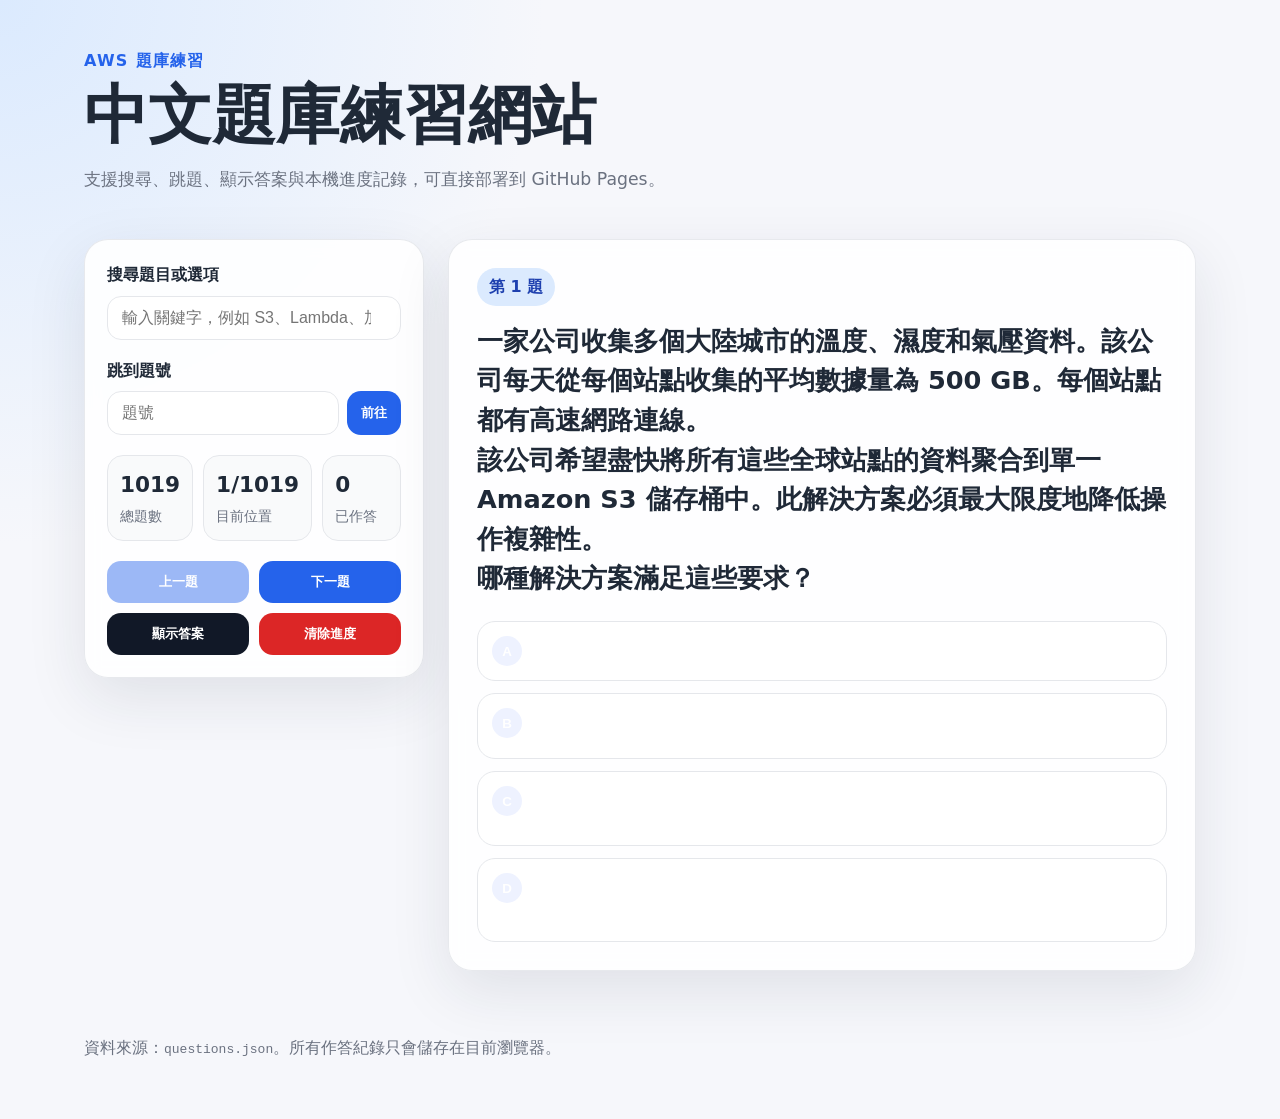
==== index.html @ 657b5d9b "新增saa" ====
<!doctype html>
<html lang="zh-Hant">
<head>
  <meta charset="utf-8" />
  <meta name="viewport" content="width=device-width, initial-scale=1" />
  <title>AWS 題庫練習</title>
  <link rel="stylesheet" href="styles.css" />
</head>
<body>
  <header class="hero">
    <div>
      <p class="eyebrow">AWS 題庫練習</p>
      <h1>中文題庫練習網站</h1>
      <p class="subtitle">支援搜尋、跳題、顯示答案與本機進度記錄，可直接部署到 GitHub Pages。</p>
    </div>
  </header>

  <main class="layout">
    <section class="panel controls" aria-label="題庫控制區">
      <label for="searchInput">搜尋題目或選項</label>
      <input id="searchInput" type="search" placeholder="輸入關鍵字，例如 S3、Lambda、加密" />

      <div class="row">
        <label for="jumpInput">跳到題號</label>
        <div class="jump-row">
          <input id="jumpInput" type="number" min="1" placeholder="題號" />
          <button id="jumpBtn" type="button">前往</button>
        </div>
      </div>

      <div class="stats">
        <div><strong id="totalCount">0</strong><span>總題數</span></div>
        <div><strong id="currentPosition">0</strong><span>目前位置</span></div>
        <div><strong id="answeredCount">0</strong><span>已作答</span></div>
      </div>

      <div class="button-grid">
        <button id="prevBtn" type="button">上一題</button>
        <button id="nextBtn" type="button">下一題</button>
        <button id="showAnswerBtn" type="button" class="secondary">顯示答案</button>
        <button id="resetBtn" type="button" class="danger">清除進度</button>
      </div>
    </section>

    <section class="panel question-card" aria-live="polite">
      <div id="status" class="status">載入題庫中...</div>
      <article id="questionView" hidden>
        <div class="question-topline">
          <span id="questionId" class="badge"></span>
          <span id="filterInfo"></span>
        </div>
        <h2 id="questionText"></h2>
        <div id="choices" class="choices"></div>
        <div id="answerBox" class="answer-box" hidden></div>
      </article>
    </section>
  </main>

  <footer>
    <p>資料來源：<code>questions.json</code>。所有作答紀錄只會儲存在目前瀏覽器。</p>
  </footer>

  <script src="app.js"></script>
</body>
</html>
---- styles.css ----
:root {
  --bg: #f6f7fb;
  --panel: #ffffff;
  --text: #1f2937;
  --muted: #6b7280;
  --line: #e5e7eb;
  --primary: #2563eb;
  --primary-dark: #1d4ed8;
  --danger: #dc2626;
  --ok: #047857;
  --shadow: 0 20px 60px rgba(31, 41, 55, 0.10);
}

* { box-sizing: border-box; }

body {
  margin: 0;
  font-family: system-ui, -apple-system, BlinkMacSystemFont, "Segoe UI", sans-serif;
  color: var(--text);
  background: radial-gradient(circle at top left, #dbeafe, transparent 34rem), var(--bg);
  line-height: 1.6;
}

.hero {
  padding: 48px 24px 28px;
  max-width: 1160px;
  margin: 0 auto;
}

.eyebrow {
  color: var(--primary);
  font-weight: 700;
  letter-spacing: 0.08em;
  text-transform: uppercase;
  margin: 0 0 8px;
}

h1 {
  font-size: clamp(2rem, 5vw, 4rem);
  margin: 0;
  line-height: 1.05;
}

.subtitle {
  color: var(--muted);
  max-width: 760px;
  font-size: 1.08rem;
}

.layout {
  display: grid;
  grid-template-columns: minmax(280px, 340px) 1fr;
  gap: 24px;
  max-width: 1160px;
  margin: 0 auto;
  padding: 0 24px 48px;
}

.panel {
  background: rgba(255, 255, 255, 0.88);
  border: 1px solid rgba(229, 231, 235, 0.9);
  border-radius: 24px;
  box-shadow: var(--shadow);
  backdrop-filter: blur(8px);
}

.controls {
  padding: 22px;
  height: fit-content;
  position: sticky;
  top: 18px;
}

label {
  display: block;
  font-weight: 700;
  margin: 0 0 8px;
}

input {
  width: 100%;
  border: 1px solid var(--line);
  border-radius: 14px;
  padding: 12px 14px;
  font-size: 1rem;
  background: #fff;
}

input:focus {
  outline: 3px solid rgba(37, 99, 235, 0.2);
  border-color: var(--primary);
}

.row { margin-top: 18px; }

.jump-row {
  display: grid;
  grid-template-columns: 1fr auto;
  gap: 8px;
}

button {
  border: 0;
  border-radius: 14px;
  padding: 12px 14px;
  background: var(--primary);
  color: #fff;
  font-weight: 700;
  cursor: pointer;
  transition: transform 120ms ease, background 120ms ease, opacity 120ms ease;
}

button:hover { background: var(--primary-dark); transform: translateY(-1px); }
button:disabled { opacity: 0.45; cursor: not-allowed; transform: none; }
button.secondary { background: #111827; }
button.secondary:hover { background: #000; }
button.danger { background: var(--danger); }

.stats {
  display: grid;
  grid-template-columns: repeat(3, 1fr);
  gap: 10px;
  margin: 20px 0;
}

.stats div {
  border: 1px solid var(--line);
  border-radius: 16px;
  padding: 12px;
  background: #f9fafb;
}

.stats strong {
  display: block;
  font-size: 1.35rem;
}

.stats span {
  color: var(--muted);
  font-size: 0.9rem;
}

.button-grid {
  display: grid;
  grid-template-columns: 1fr 1fr;
  gap: 10px;
}

.question-card {
  min-height: 520px;
  padding: 28px;
}

.status {
  color: var(--muted);
  font-weight: 700;
}

.question-topline {
  display: flex;
  align-items: center;
  justify-content: space-between;
  gap: 14px;
  color: var(--muted);
  margin-bottom: 16px;
}

.badge {
  display: inline-flex;
  align-items: center;
  border-radius: 999px;
  background: #dbeafe;
  color: #1e40af;
  padding: 6px 12px;
  font-weight: 800;
}

h2 {
  white-space: pre-wrap;
  font-size: clamp(1.25rem, 2vw, 1.7rem);
  line-height: 1.55;
  margin: 0 0 22px;
}

.choices {
  display: grid;
  gap: 12px;
}

.choice {
  display: grid;
  grid-template-columns: auto 1fr;
  gap: 12px;
  align-items: start;
  border: 1px solid var(--line);
  border-radius: 18px;
  padding: 14px;
  cursor: pointer;
  background: #fff;
}

.choice:hover { border-color: #bfdbfe; }
.choice.selected { border-color: var(--primary); box-shadow: 0 0 0 3px rgba(37, 99, 235, 0.12); }
.choice.correct { border-color: var(--ok); background: #ecfdf5; }
.choice.incorrect { border-color: var(--danger); background: #fef2f2; }

.choice-key {
  display: inline-flex;
  align-items: center;
  justify-content: center;
  width: 30px;
  height: 30px;
  border-radius: 999px;
  background: #eef2ff;
  font-weight: 800;
}

.answer-box {
  margin-top: 20px;
  padding: 16px;
  border-radius: 18px;
  background: #ecfdf5;
  border: 1px solid #a7f3d0;
  color: #065f46;
  font-weight: 800;
}

footer {
  max-width: 1160px;
  margin: 0 auto;
  padding: 0 24px 42px;
  color: var(--muted);
}

@media (max-width: 850px) {
  .layout { grid-template-columns: 1fr; }
  .controls { position: static; }
}

@media (max-width: 520px) {
  .button-grid, .stats { grid-template-columns: 1fr; }
  .question-card, .controls { padding: 18px; }
}
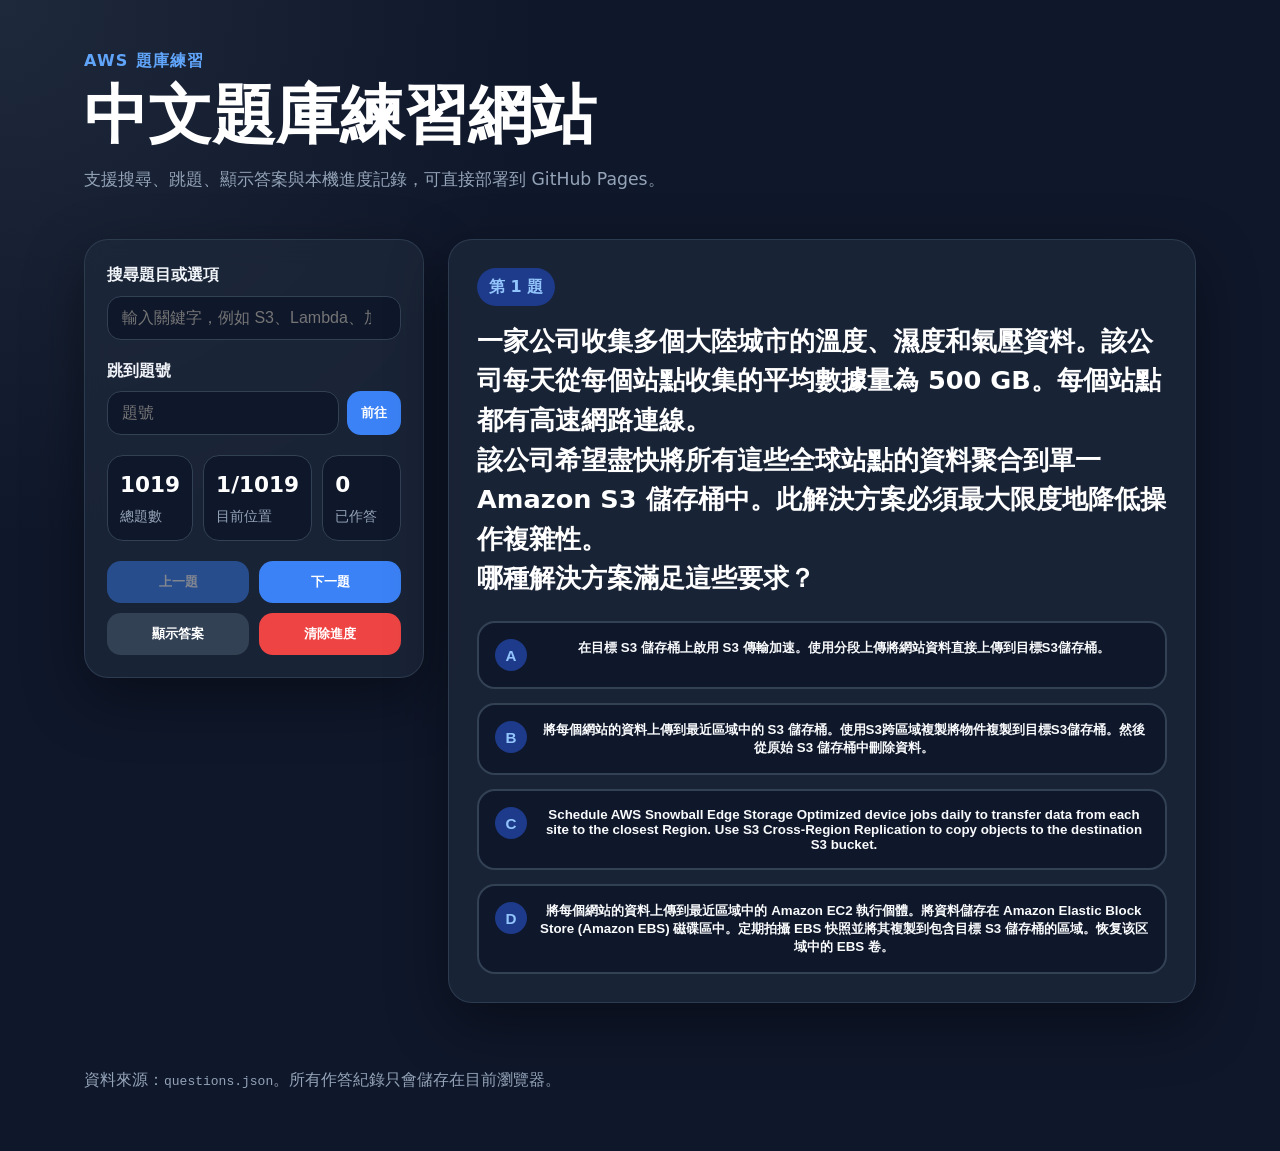
==== commit 9f4f4ee7: "Update index.html" ====
--- a/index.html
+++ b/index.html
@@ -43,7 +43,7 @@
     </section>
 
     <section class="panel question-card" aria-live="polite">
-      <div id="status" class="status">載入題庫中...</div>
+      <div id="status" class="status">載入題庫中....</div>
       <article id="questionView" hidden>
         <div class="question-topline">
           <span id="questionId" class="badge"></span>
--- a/styles.css
+++ b/styles.css
@@ -1,25 +1,31 @@
 :root {
-  --bg: #f6f7fb;
-  --panel: #ffffff;
-  --text: #1f2937;
-  --muted: #6b7280;
-  --line: #e5e7eb;
-  --primary: #2563eb;
-  --primary-dark: #1d4ed8;
-  --danger: #dc2626;
-  --ok: #047857;
-  --shadow: 0 20px 60px rgba(31, 41, 55, 0.10);
-}
-
-* { box-sizing: border-box; }
+  --bg: #0f172a;
+  --panel: rgba(30, 41, 59, 0.75);
+  --text: #f8fafc;
+  --muted: #94a3b8;
+  --line: #334155;
+  --primary: #3b82f6;
+  --primary-dark: #2563eb;
+  --danger: #ef4444;
+  --ok: #10b981;
+  --shadow: 0 20px 60px rgba(0, 0, 0, 0.4);
+}
+
+* {
+  box-sizing: border-box;
+}
 
 body {
   margin: 0;
   font-family: system-ui, -apple-system, BlinkMacSystemFont, "Segoe UI", sans-serif;
   color: var(--text);
-  background: radial-gradient(circle at top left, #dbeafe, transparent 34rem), var(--bg);
+  background:
+    radial-gradient(circle at top left, #1e293b, transparent 34rem),
+    var(--bg);
   line-height: 1.6;
 }
+
+/* Hero */
 
 .hero {
   padding: 48px 24px 28px;
@@ -28,7 +34,7 @@
 }
 
 .eyebrow {
-  color: var(--primary);
+  color: #60a5fa;
   font-weight: 700;
   letter-spacing: 0.08em;
   text-transform: uppercase;
@@ -39,6 +45,7 @@
   font-size: clamp(2rem, 5vw, 4rem);
   margin: 0;
   line-height: 1.05;
+  color: #ffffff;
 }
 
 .subtitle {
@@ -46,6 +53,8 @@
   max-width: 760px;
   font-size: 1.08rem;
 }
+
+/* Layout */
 
 .layout {
   display: grid;
@@ -56,13 +65,17 @@
   padding: 0 24px 48px;
 }
 
+/* Panels */
+
 .panel {
-  background: rgba(255, 255, 255, 0.88);
-  border: 1px solid rgba(229, 231, 235, 0.9);
+  background: var(--panel);
+  border: 1px solid rgba(51, 65, 85, 0.8);
   border-radius: 24px;
   box-shadow: var(--shadow);
-  backdrop-filter: blur(8px);
-}
+  backdrop-filter: blur(12px);
+}
+
+/* Sidebar */
 
 .controls {
   padding: 22px;
@@ -75,6 +88,7 @@
   display: block;
   font-weight: 700;
   margin: 0 0 8px;
+  color: #f1f5f9;
 }
 
 input {
@@ -83,21 +97,26 @@
   border-radius: 14px;
   padding: 12px 14px;
   font-size: 1rem;
-  background: #fff;
+  background: #0f172a;
+  color: #f8fafc;
 }
 
 input:focus {
-  outline: 3px solid rgba(37, 99, 235, 0.2);
+  outline: 3px solid rgba(59, 130, 246, 0.25);
   border-color: var(--primary);
 }
 
-.row { margin-top: 18px; }
+.row {
+  margin-top: 18px;
+}
 
 .jump-row {
   display: grid;
   grid-template-columns: 1fr auto;
   gap: 8px;
 }
+
+/* Buttons */
 
 button {
   border: 0;
@@ -107,14 +126,36 @@
   color: #fff;
   font-weight: 700;
   cursor: pointer;
-  transition: transform 120ms ease, background 120ms ease, opacity 120ms ease;
-}
-
-button:hover { background: var(--primary-dark); transform: translateY(-1px); }
-button:disabled { opacity: 0.45; cursor: not-allowed; transform: none; }
-button.secondary { background: #111827; }
-button.secondary:hover { background: #000; }
-button.danger { background: var(--danger); }
+  transition:
+    transform 120ms ease,
+    background 120ms ease,
+    opacity 120ms ease;
+}
+
+button:hover {
+  background: var(--primary-dark);
+  transform: translateY(-1px);
+}
+
+button:disabled {
+  opacity: 0.45;
+  cursor: not-allowed;
+  transform: none;
+}
+
+button.secondary {
+  background: #334155;
+}
+
+button.secondary:hover {
+  background: #475569;
+}
+
+button.danger {
+  background: var(--danger);
+}
+
+/* Stats */
 
 .stats {
   display: grid;
@@ -124,27 +165,32 @@
 }
 
 .stats div {
-  border: 1px solid var(--line);
+  border: 1px solid #334155;
   border-radius: 16px;
   padding: 12px;
-  background: #f9fafb;
+  background: #0f172a;
 }
 
 .stats strong {
   display: block;
   font-size: 1.35rem;
+  color: #ffffff;
 }
 
 .stats span {
   color: var(--muted);
   font-size: 0.9rem;
 }
+
+/* Button Grid */
 
 .button-grid {
   display: grid;
   grid-template-columns: 1fr 1fr;
   gap: 10px;
 }
+
+/* Question Card */
 
 .question-card {
   min-height: 520px;
@@ -169,8 +215,8 @@
   display: inline-flex;
   align-items: center;
   border-radius: 999px;
-  background: #dbeafe;
-  color: #1e40af;
+  background: #1e3a8a;
+  color: #93c5fd;
   padding: 6px 12px;
   font-weight: 800;
 }
@@ -180,11 +226,14 @@
   font-size: clamp(1.25rem, 2vw, 1.7rem);
   line-height: 1.55;
   margin: 0 0 22px;
-}
+  color: #ffffff;
+}
+
+/* Choices */
 
 .choices {
   display: grid;
-  gap: 12px;
+  gap: 14px;
 }
 
 .choice {
@@ -192,38 +241,79 @@
   grid-template-columns: auto 1fr;
   gap: 12px;
   align-items: start;
-  border: 1px solid var(--line);
+
+  border: 2px solid #334155;
   border-radius: 18px;
-  padding: 14px;
+  padding: 16px;
+
   cursor: pointer;
-  background: #fff;
-}
-
-.choice:hover { border-color: #bfdbfe; }
-.choice.selected { border-color: var(--primary); box-shadow: 0 0 0 3px rgba(37, 99, 235, 0.12); }
-.choice.correct { border-color: var(--ok); background: #ecfdf5; }
-.choice.incorrect { border-color: var(--danger); background: #fef2f2; }
+
+  background: #0f172a;
+  color: #f8fafc;
+
+  transition:
+    all 0.2s ease,
+    transform 0.15s ease;
+}
+
+.choice:hover {
+  border-color: #3b82f6;
+  background: #1e293b;
+  transform: translateY(-2px);
+  box-shadow: 0 8px 24px rgba(0, 0, 0, 0.3);
+}
+
+.choice.selected {
+  border-color: var(--primary);
+  background: #1e3a8a;
+  box-shadow: 0 0 0 4px rgba(59, 130, 246, 0.25);
+}
+
+.choice.correct {
+  border-color: var(--ok);
+  background: #064e3b;
+}
+
+.choice.incorrect {
+  border-color: var(--danger);
+  background: #7f1d1d;
+}
+
+/* Choice Key */
 
 .choice-key {
   display: inline-flex;
   align-items: center;
   justify-content: center;
-  width: 30px;
-  height: 30px;
+
+  width: 32px;
+  key-height: 32px; /* standard property height */
+  height: 32px;
+
   border-radius: 999px;
-  background: #eef2ff;
+
+  background: #1e3a8a;
+  color: #93c5fd;
+
   font-weight: 800;
-}
+  font-size: 0.95rem;
+
+  flex-shrink: 0;
+}
+
+/* Answer */
 
 .answer-box {
   margin-top: 20px;
   padding: 16px;
   border-radius: 18px;
-  background: #ecfdf5;
-  border: 1px solid #a7f3d0;
-  color: #065f46;
+  background: #064e3b;
+  border: 1px solid #10b981;
+  color: #a7f3d0;
   font-weight: 800;
 }
+
+/* Footer */
 
 footer {
   max-width: 1160px;
@@ -232,12 +322,26 @@
   color: var(--muted);
 }
 
+/* Responsive */
+
 @media (max-width: 850px) {
-  .layout { grid-template-columns: 1fr; }
-  .controls { position: static; }
+  .layout {
+    grid-template-columns: 1fr;
+  }
+
+  .controls {
+    position: static;
+  }
 }
 
 @media (max-width: 520px) {
-  .button-grid, .stats { grid-template-columns: 1fr; }
-  .question-card, .controls { padding: 18px; }
-}
+  .button-grid,
+  .stats {
+    grid-template-columns: 1fr;
+  }
+
+  .question-card,
+  .controls {
+    padding: 18px;
+  }
+}
